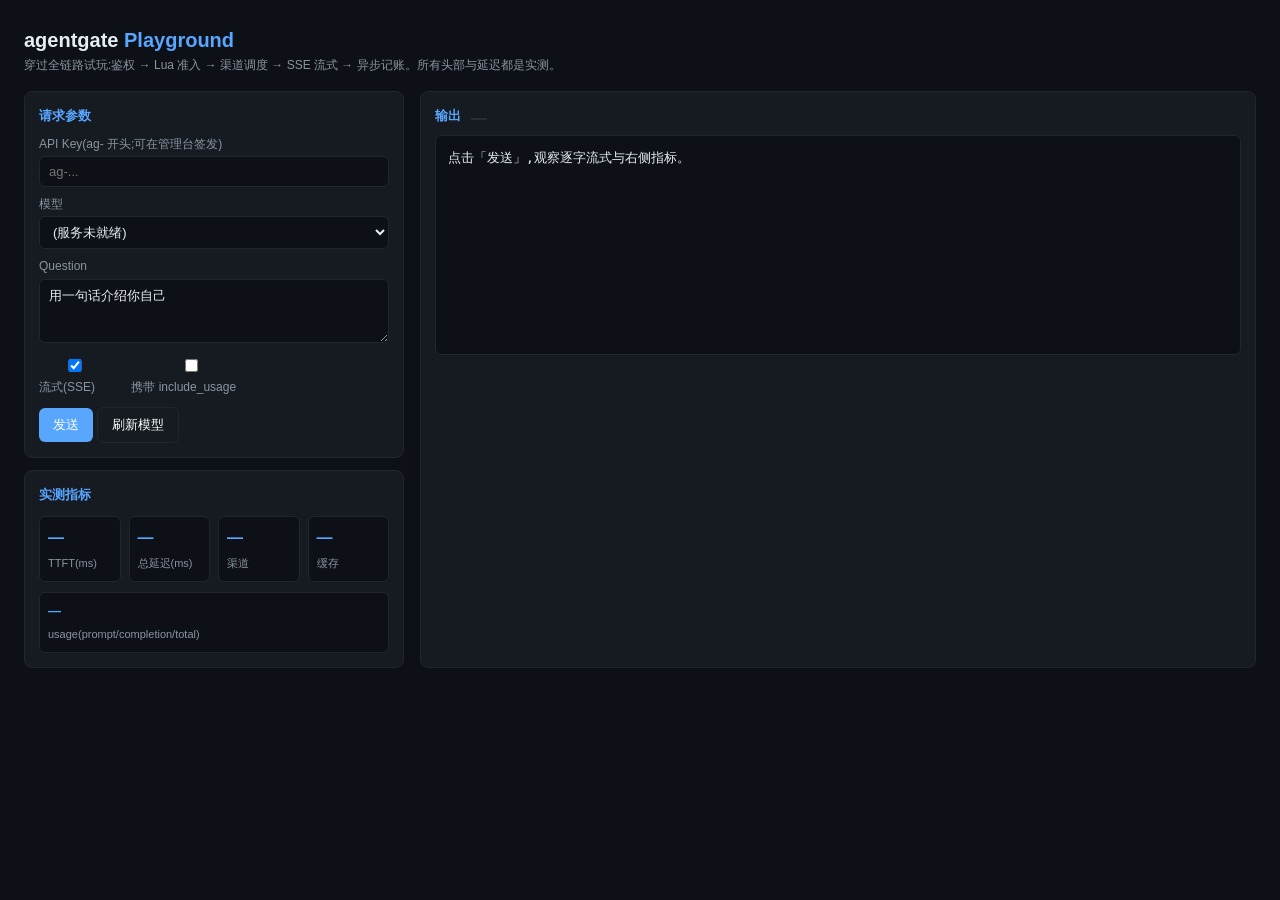
==== app/web/playground.html @ 6ce5adab "feat: Playground 试玩台(SSE 逐字/TTFT/渠道/缓存命中实测显示)+ 管理台 v2(key 清单/吊销按钮)= 52 全绿" ====
<!DOCTYPE html>
<html lang="zh-CN">
<head>
<meta charset="utf-8">
<title>agentgate Playground</title>
<style>
  :root { --bg:#0d1117; --card:#161b22; --line:#21262d; --fg:#e6edf3; --dim:#8b949e; --acc:#58a6ff; --ok:#3fb950; --warn:#d29922; }
  * { box-sizing:border-box; margin:0; padding:0; }
  body { background:var(--bg); color:var(--fg); font:14px/1.6 "Segoe UI","Microsoft YaHei",sans-serif; padding:24px; }
  h1 { font-size:20px; } h1 span { color:var(--acc); }
  .sub { color:var(--dim); font-size:12px; margin-bottom:16px; }
  .wrap { display:grid; grid-template-columns:380px 1fr; gap:16px; }
  .card { background:var(--card); border:1px solid var(--line); border-radius:8px; padding:14px; }
  .card h2 { font-size:13px; color:var(--acc); margin-bottom:8px; }
  label { font-size:12px; color:var(--dim); display:block; margin:8px 0 2px; }
  input, textarea, select { width:100%; background:#0d1117; color:var(--fg); border:1px solid var(--line); border-radius:6px; padding:7px 9px; font-size:13px; font-family:inherit; }
  textarea { min-height:64px; resize:vertical; }
  button { background:var(--acc); color:#fff; border:0; border-radius:6px; padding:8px 14px; cursor:pointer; font-size:13px; margin-top:10px; }
  button:disabled { opacity:.5; cursor:not-allowed; }
  .row { display:flex; gap:8px; align-items:center; }
  .metrics { display:grid; grid-template-columns:repeat(4,1fr); gap:8px; margin:10px 0; }
  .metric { background:#0d1117; border:1px solid var(--line); border-radius:6px; padding:8px; }
  .metric b { display:block; font-size:16px; color:var(--acc); }
  .metric span { font-size:11px; color:var(--dim); }
  #out { background:#0d1117; border:1px solid var(--line); border-radius:6px; padding:12px; min-height:220px; white-space:pre-wrap; font-family:Consolas,monospace; font-size:13px; }
  .cursor { display:inline-block; width:8px; height:14px; background:var(--acc); animation:blink 1s infinite; vertical-align:text-bottom; }
  @keyframes blink { 50% { opacity:0; } }
  .hist { font-size:12px; color:var(--dim); margin-top:8px; }
  .pill { padding:1px 8px; border-radius:10px; font-size:11px; background:rgba(88,166,255,.15); color:var(--acc); display:inline-block; margin-left:6px; }
</style>
</head>
<body>
  <h1>agentgate <span>Playground</span></h1>
  <div class="sub">穿过全链路试玩:鉴权 → Lua 准入 → 渠道调度 → SSE 流式 → 异步记账。所有头部与延迟都是实测。</div>
  <div class="wrap">
    <div>
      <div class="card">
        <h2>请求参数</h2>
        <label>API Key(ag- 开头;可在管理台签发)</label>
        <input id="key" placeholder="ag-...">
        <label>模型</label>
        <select id="model"></select>
        <label>Question</label>
        <textarea id="q">用一句话介绍你自己</textarea>
        <div class="row">
          <label style="margin:10px 0 0"><input type="checkbox" id="stream" checked> 流式(SSE)</label>
          <label style="margin:10px 0 0 12px"><input type="checkbox" id="usage"> 携带 include_usage</label>
        </div>
        <button id="send" onclick="send()">发送</button>
        <button style="background:transparent;border:1px solid var(--line)" onclick="loadModels()">刷新模型</button>
      </div>
      <div class="card" style="margin-top:12px">
        <h2>实测指标</h2>
        <div class="metrics">
          <div class="metric"><b id="mTTFT">—</b><span>TTFT(ms)</span></div>
          <div class="metric"><b id="mTotal">—</b><span>总延迟(ms)</span></div>
          <div class="metric"><b id="mChan">—</b><span>渠道</span></div>
          <div class="metric"><b id="mCache">—</b><span>缓存</span></div>
        </div>
        <div class="metric" style="margin-top:8px"><b id="mTok" style="font-size:13px">—</b><span>usage(prompt/completion/total)</span></div>
      </div>
    </div>
    <div class="card">
      <h2>输出 <span id="reqId" class="pill"></span></h2>
      <div id="out">点击「发送」,观察逐字流式与右侧指标。</div>
      <div id="hist" class="hist"></div>
    </div>
  </div>

<script>
const $ = s => document.querySelector(s);
let history = [];

async function loadModels(){
  try {
    const r = await fetch('/v1/models');
    const d = await r.json();
    $('#model').innerHTML = d.data.map(m => `<option>${m.id}</option>`).join('');
  } catch(e) { $('#model').innerHTML = '<option>(服务未就绪)</option>'; }
}

function setMetric(id, v){ $(id).textContent = v; }

async function send(){
  const key = $('#key').value.trim();
  if (!key) { $('#out').textContent = '请先粘贴 API key(管理台签发)'; return; }
  const stream = $('#stream').checked;
  $('#send').disabled = true;
  $('#out').textContent = '';
  setMetric('#mTTFT','—'); setMetric('#mTotal','—'); setMetric('#mChan','—'); setMetric('#mCache','—'); setMetric('#mTok','—');
  const t0 = performance.now();
  let ttft = null, out = '';

  const body = { model: $('#model').value, messages: [{ role:'user', content: $('#q').value }] };
  if (stream) { body.stream = true; if ($('#usage').checked) body.stream_options = { include_usage: true }; }

  try {
    const resp = await fetch('/v1/chat/completions', {
      method: 'POST', headers: { 'Authorization': 'Bearer ' + key, 'Content-Type': 'application/json' },
      body: JSON.stringify(body),
    });
    setMetric('#mChan', resp.headers.get('x-upstream-channel') || '—');
    setMetric('#mCache', resp.headers.get('x-cache') || 'BYPASS');
    $('#reqId').textContent = 'request_id: ' + (resp.headers.get('x-request-id') || '');

    if (!stream) {
      const d = await resp.json();
      if (d.error) { $('#out').textContent = '错误: ' + JSON.stringify(d.error); return; }
      out = d.choices[0].message.content || '';
      $('#out').textContent = out;
      setMetric('#mTok', `${d.usage?.prompt_tokens??0}/${d.usage?.completion_tokens??0}/${d.usage?.total_tokens??0}`);
      setMetric('#mTotal', (performance.now()-t0).toFixed(0));
      history.unshift({ q: $('#q').value, ms: (performance.now()-t0).toFixed(0), cache: resp.headers.get('x-cache')||'BYPASS' });
      renderHist();
      return;
    }

    const reader = resp.body.getReader();
    const dec = new TextDecoder();
    let buf = '', usage = null;
    while (true) {
      const { done, value } = await reader.read();
      if (done) break;
      buf += dec.decode(value, { stream: true });
      if (ttft === null && buf.includes('data:')) { ttft = performance.now() - t0; setMetric('#mTTFT', ttft.toFixed(0)); }
      let idx;
      while ((idx = buf.indexOf('\n')) >= 0) {
        const line = buf.slice(0, idx).trim(); buf = buf.slice(idx + 1);
        if (!line.startsWith('data:')) continue;
        const payload = line.slice(5).trim();
        if (payload === '[DONE]') continue;
        try {
          const evt = JSON.parse(payload);
          const delta = evt.choices?.[0]?.delta?.content;
          if (delta) { out += delta; $('#out').innerHTML = escapeHtml(out) + '<span class="cursor"></span>'; }
          if (evt.usage) usage = evt.usage;
          if (evt.error) $('#out').textContent += '\n[stream error] ' + evt.message;
        } catch(_) {}
      }
    }
    $('#out').textContent = out;
    setMetric('#mTotal', (performance.now()-t0).toFixed(0));
    if (usage) setMetric('#mTok', `${usage.prompt_tokens??0}/${usage.completion_tokens??0}/${usage.total_tokens??0}`);
    history.unshift({ q: $('#q').value, ms: (performance.now()-t0).toFixed(0), ttft: ttft?.toFixed(0), cache: resp.headers.get('x-cache')||'BYPASS' });
    if (history.length > 6) history.pop();
    renderHist();
  } catch (e) {
    $('#out').textContent = '请求失败: ' + e.message;
  } finally {
    $('#send').disabled = false;
  }
}

function escapeHtml(s){ return s.replace(/&/g,'&amp;').replace(/</g,'&lt;'); }
function renderHist(){
  $('#hist').innerHTML = '最近:' + history.map(h =>
    `<div>${h.q.slice(0,18)}… · ${h.ms}ms${h.ttft? ' · TTFT '+h.ttft+'ms':''} · ${h.cache}</div>`).join('');
}
loadModels();
</script>
</body>
</html>
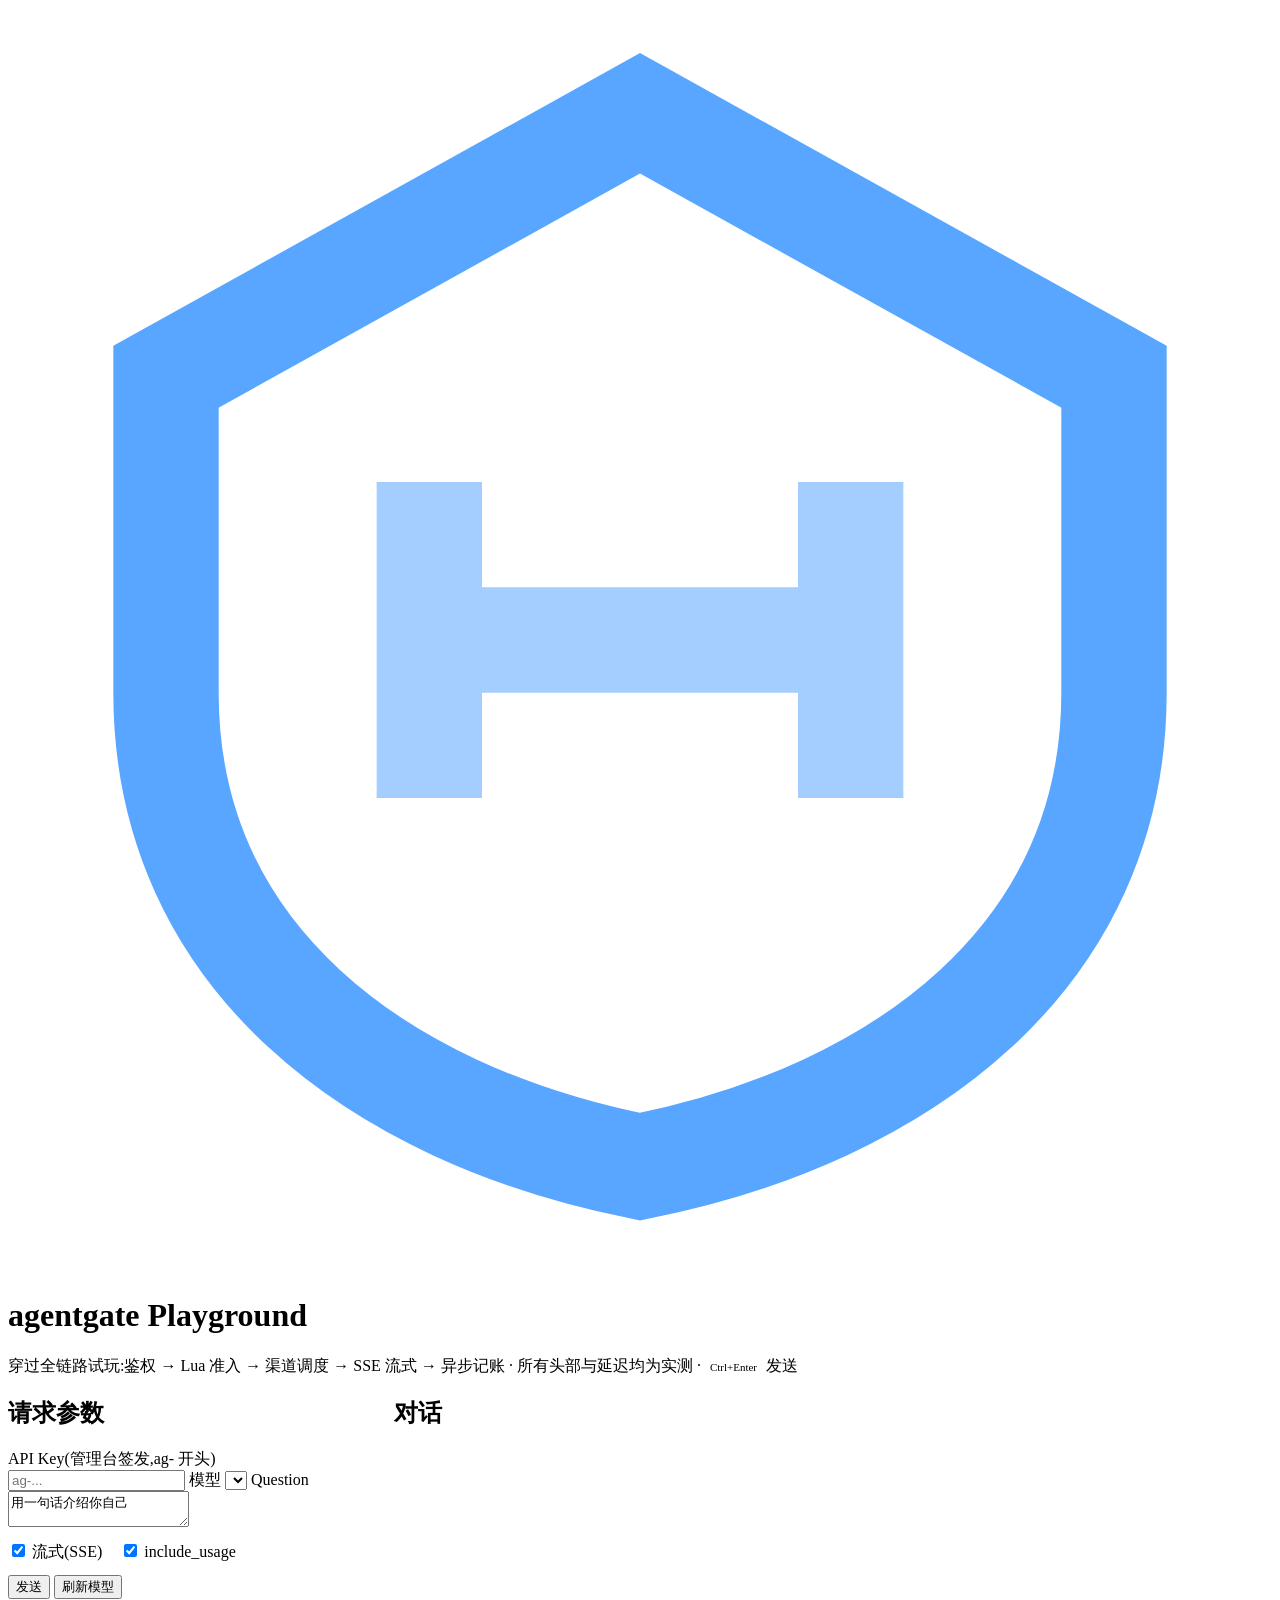
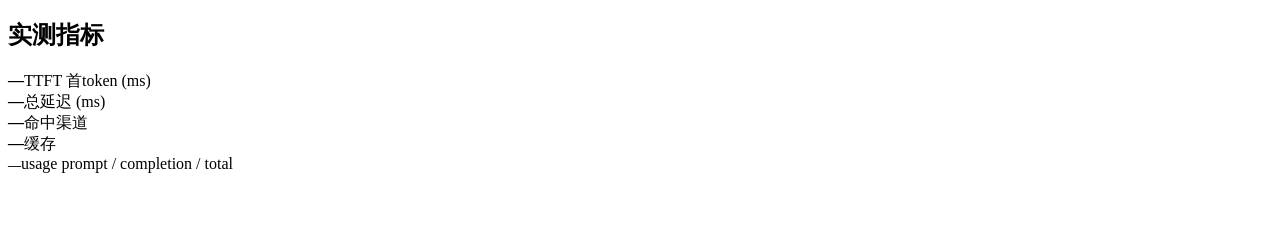
==== commit 3990c026: "feat: 前端视觉升级——共享设计系统 style.css(渐变辉光/玻璃卡片/悬停态)+ Playground 气泡流(Ctrl+Enter/TTFT 配色/历史药丸)+ 管理台头部状态条与 Pl" ====
--- a/app/web/playground.html
+++ b/app/web/playground.html
@@ -3,91 +3,92 @@
 <head>
 <meta charset="utf-8">
 <title>agentgate Playground</title>
+<link rel="stylesheet" href="/web-static/style.css">
 <style>
-  :root { --bg:#0d1117; --card:#161b22; --line:#21262d; --fg:#e6edf3; --dim:#8b949e; --acc:#58a6ff; --ok:#3fb950; --warn:#d29922; }
-  * { box-sizing:border-box; margin:0; padding:0; }
-  body { background:var(--bg); color:var(--fg); font:14px/1.6 "Segoe UI","Microsoft YaHei",sans-serif; padding:24px; }
-  h1 { font-size:20px; } h1 span { color:var(--acc); }
-  .sub { color:var(--dim); font-size:12px; margin-bottom:16px; }
-  .wrap { display:grid; grid-template-columns:380px 1fr; gap:16px; }
-  .card { background:var(--card); border:1px solid var(--line); border-radius:8px; padding:14px; }
-  .card h2 { font-size:13px; color:var(--acc); margin-bottom:8px; }
-  label { font-size:12px; color:var(--dim); display:block; margin:8px 0 2px; }
-  input, textarea, select { width:100%; background:#0d1117; color:var(--fg); border:1px solid var(--line); border-radius:6px; padding:7px 9px; font-size:13px; font-family:inherit; }
-  textarea { min-height:64px; resize:vertical; }
-  button { background:var(--acc); color:#fff; border:0; border-radius:6px; padding:8px 14px; cursor:pointer; font-size:13px; margin-top:10px; }
-  button:disabled { opacity:.5; cursor:not-allowed; }
-  .row { display:flex; gap:8px; align-items:center; }
-  .metrics { display:grid; grid-template-columns:repeat(4,1fr); gap:8px; margin:10px 0; }
-  .metric { background:#0d1117; border:1px solid var(--line); border-radius:6px; padding:8px; }
-  .metric b { display:block; font-size:16px; color:var(--acc); }
-  .metric span { font-size:11px; color:var(--dim); }
-  #out { background:#0d1117; border:1px solid var(--line); border-radius:6px; padding:12px; min-height:220px; white-space:pre-wrap; font-family:Consolas,monospace; font-size:13px; }
-  .cursor { display:inline-block; width:8px; height:14px; background:var(--acc); animation:blink 1s infinite; vertical-align:text-bottom; }
-  @keyframes blink { 50% { opacity:0; } }
-  .hist { font-size:12px; color:var(--dim); margin-top:8px; }
-  .pill { padding:1px 8px; border-radius:10px; font-size:11px; background:rgba(88,166,255,.15); color:var(--acc); display:inline-block; margin-left:6px; }
+  .wrap { display: grid; grid-template-columns: 370px 1fr; gap: 16px; }
+  #out { min-height: 380px; max-height: 560px; overflow-y: auto; }
+  .hist-item { padding: 6px 10px; border-top: 1px solid var(--line-soft); display: flex; justify-content: space-between; gap: 8px; }
+  .hist-item:first-child { border-top: 0; }
+  kbd { font-family: var(--mono); font-size: 11px; border: 1px solid var(--line-soft); border-radius: 4px; padding: 0 5px; color: var(--dim); }
 </style>
 </head>
 <body>
-  <h1>agentgate <span>Playground</span></h1>
-  <div class="sub">穿过全链路试玩:鉴权 → Lua 准入 → 渠道调度 → SSE 流式 → 异步记账。所有头部与延迟都是实测。</div>
+  <div class="top">
+    <div class="logo"><svg viewBox="0 0 24 24" fill="none" stroke="#58a6ff" stroke-width="2"><path d="M12 2L3 7v6c0 5 4 8 9 9 5-1 9-4 9-9V7l-9-5z"/><path d="M8 12h8M8 9v6M16 9v6" stroke-opacity=".55"/></svg></div>
+    <h1>agentgate <span>Playground</span></h1>
+    <span class="badge" id="ver"></span>
+  </div>
+  <div class="sub"><span class="dot"></span>穿过全链路试玩:鉴权 → Lua 准入 → 渠道调度 → SSE 流式 → 异步记账 · 所有头部与延迟均为实测 · <kbd>Ctrl+Enter</kbd> 发送</div>
+
   <div class="wrap">
     <div>
       <div class="card">
         <h2>请求参数</h2>
-        <label>API Key(ag- 开头;可在管理台签发)</label>
-        <input id="key" placeholder="ag-...">
+        <label>API Key(管理台签发,ag- 开头)</label>
+        <input id="key" class="mono" placeholder="ag-...">
         <label>模型</label>
         <select id="model"></select>
         <label>Question</label>
         <textarea id="q">用一句话介绍你自己</textarea>
-        <div class="row">
-          <label style="margin:10px 0 0"><input type="checkbox" id="stream" checked> 流式(SSE)</label>
-          <label style="margin:10px 0 0 12px"><input type="checkbox" id="usage"> 携带 include_usage</label>
+        <div class="row" style="margin-top:10px">
+          <label style="margin:0"><input type="checkbox" id="stream" checked> 流式(SSE)</label>
+          <label style="margin:0 0 0 14px"><input type="checkbox" id="usage" checked> include_usage</label>
         </div>
-        <button id="send" onclick="send()">发送</button>
-        <button style="background:transparent;border:1px solid var(--line)" onclick="loadModels()">刷新模型</button>
+        <div class="row" style="margin-top:12px">
+          <button id="send" onclick="send()">发送</button>
+          <button class="ghost" onclick="loadModels()">刷新模型</button>
+        </div>
       </div>
-      <div class="card" style="margin-top:12px">
+      <div class="card" style="margin-top:14px">
         <h2>实测指标</h2>
-        <div class="metrics">
-          <div class="metric"><b id="mTTFT">—</b><span>TTFT(ms)</span></div>
-          <div class="metric"><b id="mTotal">—</b><span>总延迟(ms)</span></div>
-          <div class="metric"><b id="mChan">—</b><span>渠道</span></div>
+        <div class="metrics" style="grid-template-columns:1fr 1fr">
+          <div class="metric"><b id="mTTFT">—</b><span>TTFT 首token (ms)</span></div>
+          <div class="metric"><b id="mTotal">—</b><span>总延迟 (ms)</span></div>
+          <div class="metric"><b id="mChan">—</b><span>命中渠道</span></div>
           <div class="metric"><b id="mCache">—</b><span>缓存</span></div>
         </div>
-        <div class="metric" style="margin-top:8px"><b id="mTok" style="font-size:13px">—</b><span>usage(prompt/completion/total)</span></div>
+        <div class="metric"><b id="mTok" style="font-size:13px">—</b><span>usage prompt / completion / total</span></div>
       </div>
     </div>
+
     <div class="card">
-      <h2>输出 <span id="reqId" class="pill"></span></h2>
-      <div id="out">点击「发送」,观察逐字流式与右侧指标。</div>
-      <div id="hist" class="hist"></div>
+      <h2>对话 <span id="reqId" class="pill acc" style="display:none"></span></h2>
+      <div id="out"></div>
+      <div id="hist" class="hist-item" style="border:0"></div>
     </div>
   </div>
+  <div id="toast"></div>
 
 <script>
 const $ = s => document.querySelector(s);
+const toast = m => { const t=$('#toast'); t.textContent=m; t.style.display='block'; setTimeout(()=>t.style.display='none',2500); };
+const esc = s => s.replace(/&/g,'&amp;').replace(/</g,'&lt;');
 let history = [];
 
 async function loadModels(){
   try {
-    const r = await fetch('/v1/models');
-    const d = await r.json();
+    const d = await (await fetch('/v1/models')).json();
     $('#model').innerHTML = d.data.map(m => `<option>${m.id}</option>`).join('');
   } catch(e) { $('#model').innerHTML = '<option>(服务未就绪)</option>'; }
 }
+const setM = (id, v, cls) => { const el=$(id); el.textContent=v; el.className = cls||''; };
 
-function setMetric(id, v){ $(id).textContent = v; }
+function bubble(cls, html){
+  const b = document.createElement('div');
+  b.className = 'bubble ' + cls; b.innerHTML = html;
+  $('#out').appendChild(b); $('#out').scrollTop = $('#out').scrollHeight;
+  return b;
+}
 
 async function send(){
   const key = $('#key').value.trim();
-  if (!key) { $('#out').textContent = '请先粘贴 API key(管理台签发)'; return; }
+  if (!key) { bubble('ai', '请先粘贴 API key(到管理台签发一把)'); return; }
   const stream = $('#stream').checked;
   $('#send').disabled = true;
-  $('#out').textContent = '';
-  setMetric('#mTTFT','—'); setMetric('#mTotal','—'); setMetric('#mChan','—'); setMetric('#mCache','—'); setMetric('#mTok','—');
+  setM('#mTTFT','—'); setM('#mTotal','—'); setM('#mChan','—'); setM('#mCache','—'); setM('#mTok','—');
+  $('#reqId').style.display = 'none';
+  bubble('user', esc($('#q').value));
+  const ai = bubble('ai', '<span class="cursor"></span>');
   const t0 = performance.now();
   let ttft = null, out = '';
 
@@ -96,67 +97,87 @@
 
   try {
     const resp = await fetch('/v1/chat/completions', {
-      method: 'POST', headers: { 'Authorization': 'Bearer ' + key, 'Content-Type': 'application/json' },
+      method: 'POST',
+      headers: { 'Authorization': 'Bearer ' + key, 'Content-Type': 'application/json' },
       body: JSON.stringify(body),
     });
-    setMetric('#mChan', resp.headers.get('x-upstream-channel') || '—');
-    setMetric('#mCache', resp.headers.get('x-cache') || 'BYPASS');
-    $('#reqId').textContent = 'request_id: ' + (resp.headers.get('x-request-id') || '');
+    setM('#mChan', resp.headers.get('x-upstream-channel') || '—');
+    const cache = resp.headers.get('x-cache') || 'BYPASS';
+    setM('#mCache', cache, cache === 'HIT' || cache === 'SEMANTIC_HIT' ? 'good' : '');
+    if (resp.headers.get('x-request-id')) {
+      $('#reqId').textContent = resp.headers.get('x-request-id');
+      $('#reqId').style.display = 'inline-block';
+    }
+    if (!resp.ok && !(stream && resp.status < 500)) {
+      let msg = 'HTTP ' + resp.status;
+      try { msg = (await resp.json()).error?.message || msg; } catch(_) {}
+      ai.innerHTML = '<span style="color:var(--bad)">' + esc(msg) + '</span>';
+      history.unshift({ q: $('#q').value, ms: (performance.now()-t0).toFixed(0), tag: resp.status, bad: true });
+      renderHist(); $('#send').disabled = false; return;
+    }
 
     if (!stream) {
       const d = await resp.json();
-      if (d.error) { $('#out').textContent = '错误: ' + JSON.stringify(d.error); return; }
-      out = d.choices[0].message.content || '';
-      $('#out').textContent = out;
-      setMetric('#mTok', `${d.usage?.prompt_tokens??0}/${d.usage?.completion_tokens??0}/${d.usage?.total_tokens??0}`);
-      setMetric('#mTotal', (performance.now()-t0).toFixed(0));
-      history.unshift({ q: $('#q').value, ms: (performance.now()-t0).toFixed(0), cache: resp.headers.get('x-cache')||'BYPASS' });
-      renderHist();
-      return;
+      out = d.choices?.[0]?.message?.content ?? JSON.stringify(d).slice(0, 400);
+      ai.textContent = out;
+      setM('#mTotal', (performance.now()-t0).toFixed(0));
+      const u = d.usage;
+      if (u) setM('#mTok', `${u.prompt_tokens??0}/${u.completion_tokens??0}/${u.total_tokens??0}`);
+    } else {
+      const reader = resp.body.getReader();
+      const dec = new TextDecoder();
+      let buf = '', usage = null;
+      while (true) {
+        const { done, value } = await reader.read();
+        if (done) break;
+        buf += dec.decode(value, { stream: true });
+        if (ttft === null && buf.includes('data:')) {
+          ttft = performance.now() - t0;
+          setM('#mTTFT', ttft.toFixed(0), ttft < 200 ? 'good' : ttft > 1500 ? 'slow' : '');
+        }
+        let idx;
+        while ((idx = buf.indexOf('\n')) >= 0) {
+          const line = buf.slice(0, idx).trim(); buf = buf.slice(idx + 1);
+          if (!line.startsWith('data:')) continue;
+          const payload = line.slice(5).trim();
+          if (payload === '[DONE]') continue;
+          try {
+            const evt = JSON.parse(payload);
+            const delta = evt.choices?.[0]?.delta?.content;
+            if (delta) { out += delta; ai.innerHTML = esc(out) + '<span class="cursor"></span>'; $('#out').scrollTop = $('#out').scrollHeight; }
+            if (evt.usage) usage = evt.usage;
+            if (evt.error) out += '\n[stream error] ' + (evt.message || '');
+          } catch(_) {}
+        }
+      }
+      ai.textContent = out;
+      setM('#mTotal', (performance.now()-t0).toFixed(0));
+      if (usage) setM('#mTok', `${usage.prompt_tokens??0}/${usage.completion_tokens??0}/${usage.total_tokens??0}`);
     }
-
-    const reader = resp.body.getReader();
-    const dec = new TextDecoder();
-    let buf = '', usage = null;
-    while (true) {
-      const { done, value } = await reader.read();
-      if (done) break;
-      buf += dec.decode(value, { stream: true });
-      if (ttft === null && buf.includes('data:')) { ttft = performance.now() - t0; setMetric('#mTTFT', ttft.toFixed(0)); }
-      let idx;
-      while ((idx = buf.indexOf('\n')) >= 0) {
-        const line = buf.slice(0, idx).trim(); buf = buf.slice(idx + 1);
-        if (!line.startsWith('data:')) continue;
-        const payload = line.slice(5).trim();
-        if (payload === '[DONE]') continue;
-        try {
-          const evt = JSON.parse(payload);
-          const delta = evt.choices?.[0]?.delta?.content;
-          if (delta) { out += delta; $('#out').innerHTML = escapeHtml(out) + '<span class="cursor"></span>'; }
-          if (evt.usage) usage = evt.usage;
-          if (evt.error) $('#out').textContent += '\n[stream error] ' + evt.message;
-        } catch(_) {}
-      }
-    }
-    $('#out').textContent = out;
-    setMetric('#mTotal', (performance.now()-t0).toFixed(0));
-    if (usage) setMetric('#mTok', `${usage.prompt_tokens??0}/${usage.completion_tokens??0}/${usage.total_tokens??0}`);
-    history.unshift({ q: $('#q').value, ms: (performance.now()-t0).toFixed(0), ttft: ttft?.toFixed(0), cache: resp.headers.get('x-cache')||'BYPASS' });
-    if (history.length > 6) history.pop();
+    history.unshift({ q: $('#q').value, ms: (performance.now()-t0).toFixed(0), ttft: ttft?.toFixed(0), tag: cache });
+    if (history.length > 7) history.pop();
+  } catch (e) {
+    ai.innerHTML = '<span style="color:var(--bad)">请求失败: ' + esc(e.message) + '</span>';
+    history.unshift({ q: $('#q').value, ms: (performance.now()-t0).toFixed(0), tag: 'ERR', bad: true });
+  } finally {
     renderHist();
-  } catch (e) {
-    $('#out').textContent = '请求失败: ' + e.message;
-  } finally {
     $('#send').disabled = false;
   }
 }
 
-function escapeHtml(s){ return s.replace(/&/g,'&amp;').replace(/</g,'&lt;'); }
 function renderHist(){
-  $('#hist').innerHTML = '最近:' + history.map(h =>
-    `<div>${h.q.slice(0,18)}… · ${h.ms}ms${h.ttft? ' · TTFT '+h.ttft+'ms':''} · ${h.cache}</div>`).join('');
+  $('#hist').innerHTML = history.map(h =>
+    `<span>${esc(h.q.slice(0,16))}… <b class="mono">${h.ms}ms</b>${h.ttft? ' · TTFT '+h.ttft : ''} · <span class="pill ${h.bad?'cool':'acc'}">${h.tag}</span></span>`
+  ).join('<span class="muted"> · </span>');
 }
-loadModels();
+
+document.addEventListener('keydown', e => {
+  if ((e.ctrlKey || e.metaKey) && e.key === 'Enter') { e.preventDefault(); send(); }
+});
+(async () => {
+  $('#ver').textContent = 'v' + (await (await fetch('/health')).json()).version;
+  await loadModels();
+})();
 </script>
 </body>
 </html>
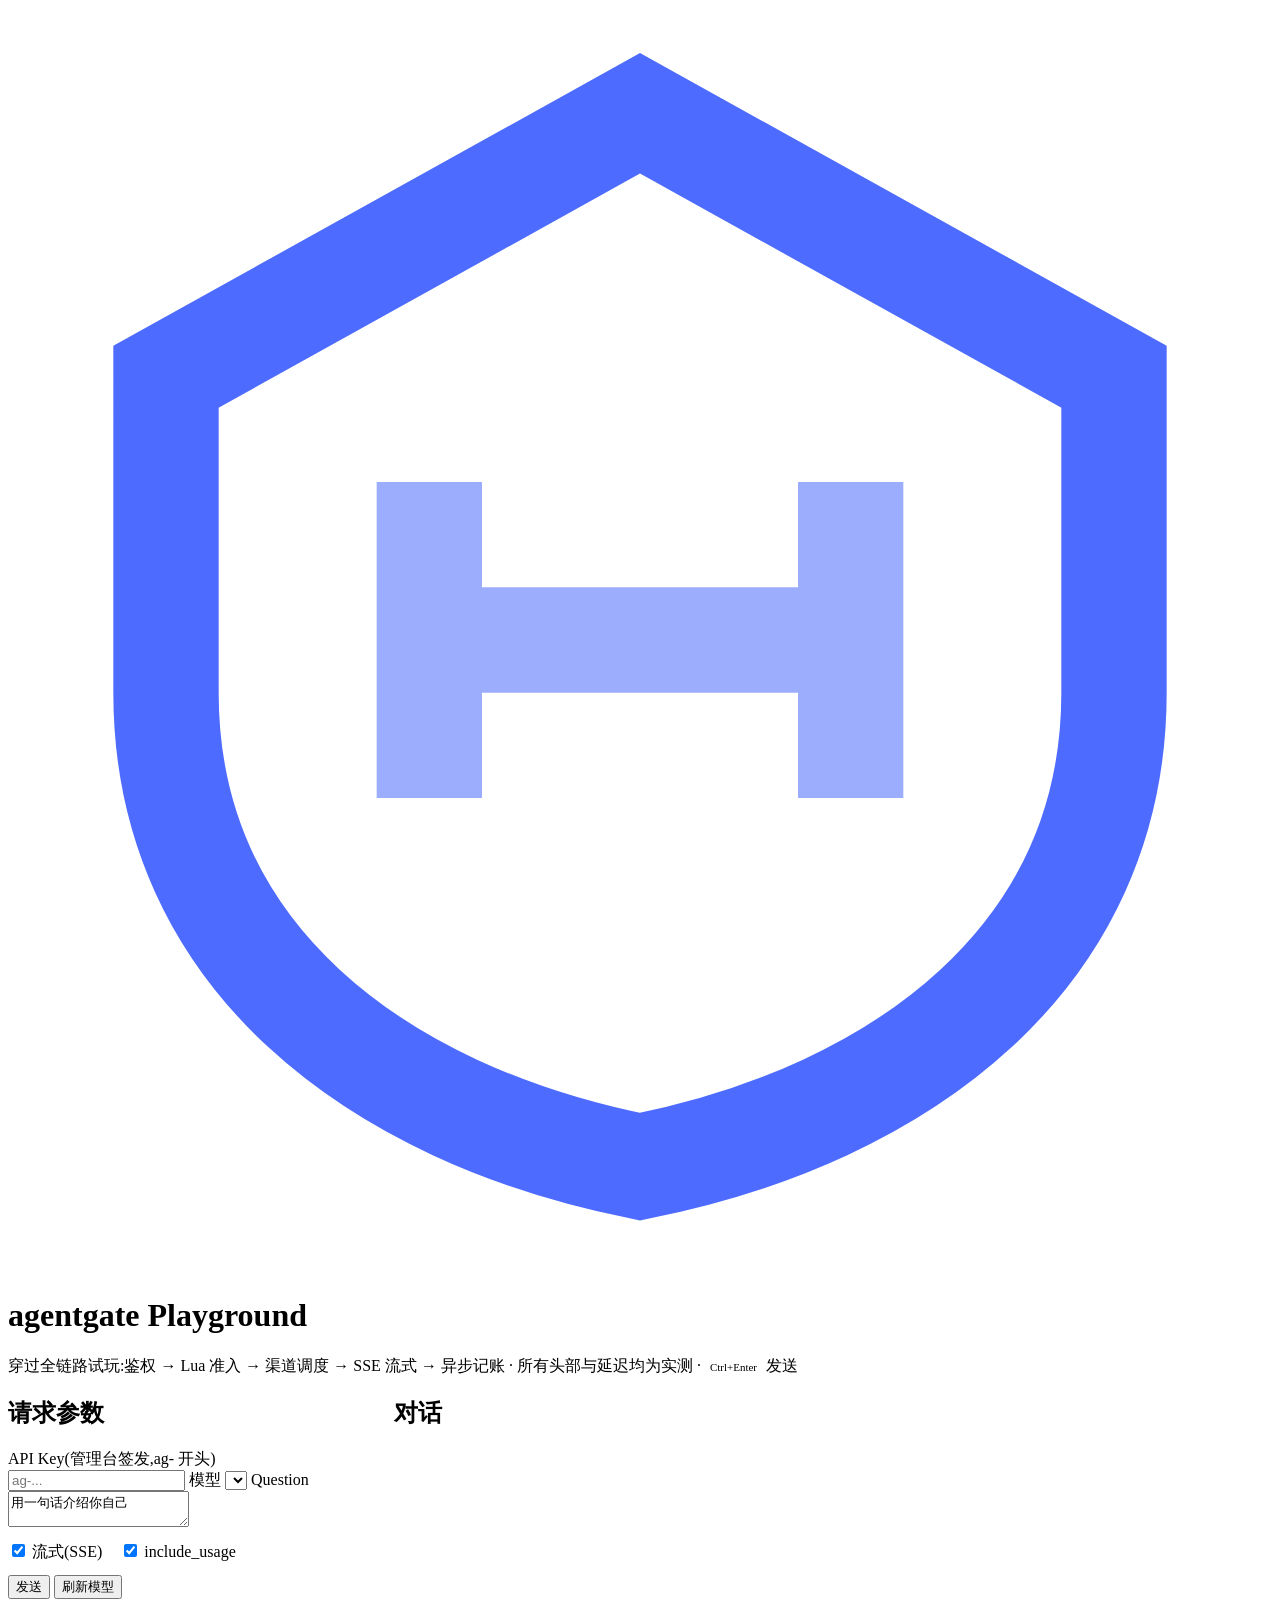
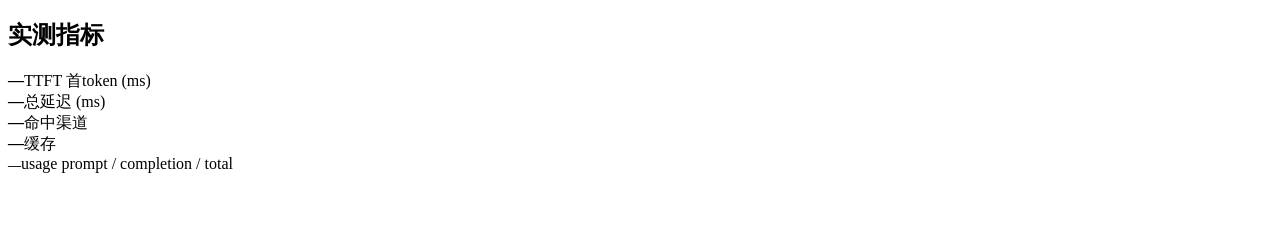
==== commit 173894bd: "feat: 前端主题重设计——DeepSeek 风浅色(白底/蓝点缀/大圆角/柔和阴影) - style.css 全量重写:#f5f6f8 底+白卡 16px 圆角+双层柔影;主色 #4d6bfe  " ====
--- a/app/web/playground.html
+++ b/app/web/playground.html
@@ -14,7 +14,7 @@
 </head>
 <body>
   <div class="top">
-    <div class="logo"><svg viewBox="0 0 24 24" fill="none" stroke="#58a6ff" stroke-width="2"><path d="M12 2L3 7v6c0 5 4 8 9 9 5-1 9-4 9-9V7l-9-5z"/><path d="M8 12h8M8 9v6M16 9v6" stroke-opacity=".55"/></svg></div>
+    <div class="logo"><svg viewBox="0 0 24 24" fill="none" stroke="#4d6bfe" stroke-width="2"><path d="M12 2L3 7v6c0 5 4 8 9 9 5-1 9-4 9-9V7l-9-5z"/><path d="M8 12h8M8 9v6M16 9v6" stroke-opacity=".55"/></svg></div>
     <h1>agentgate <span>Playground</span></h1>
     <span class="badge" id="ver"></span>
   </div>
